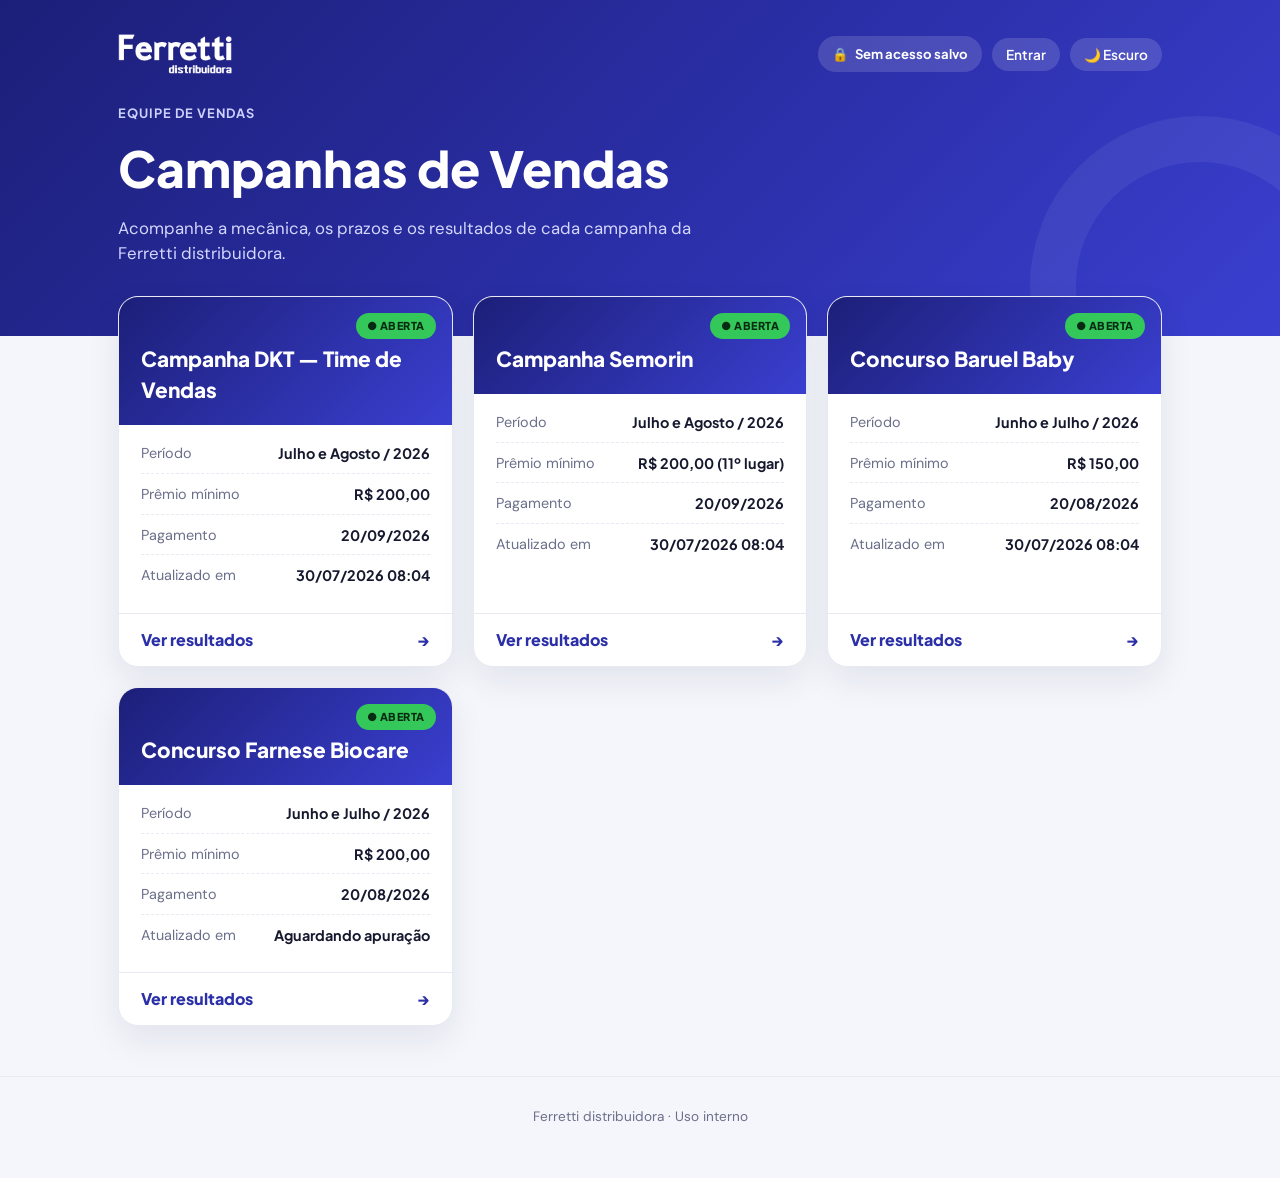
==== index.html @ 0568e9d5 "Atualiza dados das campanhas (automatico 30/07/2026)" ====
<!DOCTYPE html>
<html lang="pt-BR">
<head>
<meta charset="UTF-8" />
<meta name="viewport" content="width=device-width, initial-scale=1.0" />
<title>Campanhas de Vendas — Ferretti distribuidora</title>
<script>(function(){try{if(localStorage.getItem('ferretti-theme')==='dark')document.documentElement.setAttribute('data-theme','dark');}catch(e){}})();</script>
<link href="https://fonts.googleapis.com/css2?family=Plus+Jakarta+Sans:wght@500;600;700;800&family=DM+Sans:wght@400;500;700&display=swap" rel="stylesheet" />
<style>
*,*::before,*::after{box-sizing:border-box;margin:0;padding:0}
:root{--azul:#2B2FA8;--azul-2:#3a3fd0;--azul-dark:#1c1f78;--verde:#34c759;--verde-2:#28a745;--ouro:#f5b942;--bg:#f4f6fb;--card:#fff;--ink:#16182e;--muted:#6b6f8a;--line:#e7eaf3}
body{font-family:'DM Sans',system-ui,sans-serif;background:var(--bg);color:var(--ink);line-height:1.5}
.wrap{max-width:1080px;margin:0 auto;padding:0 18px}
header{background:linear-gradient(135deg,var(--azul-dark),var(--azul) 55%,var(--azul-2));color:#fff;padding:34px 0 70px;position:relative;overflow:hidden}
header::after{content:"";position:absolute;right:-90px;bottom:-120px;width:340px;height:340px;border:46px solid rgba(255,255,255,.06);border-radius:50%}
.brand{height:40px}
.eyebrow{font-family:'Plus Jakarta Sans';font-weight:700;letter-spacing:1px;color:#cdd1ff;font-size:.8rem;text-transform:uppercase;margin-top:30px}
h1{font-family:'Plus Jakarta Sans';font-weight:800;font-size:clamp(2rem,5vw,3.1rem);margin-top:8px}
.sub{color:#d4d7ff;margin-top:10px;max-width:600px;font-size:1.05rem}
.grid{display:grid;grid-template-columns:repeat(auto-fill,minmax(300px,1fr));gap:20px;margin-top:-40px;position:relative;z-index:2;padding-bottom:30px}
.card{background:var(--card);border:1px solid var(--line);border-radius:20px;overflow:hidden;box-shadow:0 14px 34px rgba(20,24,60,.08);text-decoration:none;color:inherit;display:flex;flex-direction:column;transition:transform .15s,box-shadow .15s}
.card:hover{transform:translateY(-4px);box-shadow:0 20px 44px rgba(20,24,60,.14)}
.card .head{padding:46px 22px 20px;background:linear-gradient(135deg,var(--azul-dark),var(--azul-2));color:#fff;position:relative}
.card .nome{font-family:'Plus Jakarta Sans';font-weight:800;font-size:1.3rem}
.status{position:absolute;top:16px;right:16px;font-family:'Plus Jakarta Sans';font-size:.68rem;font-weight:800;letter-spacing:.5px;padding:5px 11px;border-radius:999px}
.status.aberta{background:var(--verde);color:#062b12}
.status.fechada{background:#ffd9d0;color:#9a3412}
.card .body{padding:18px 22px;display:flex;flex-direction:column;gap:10px;flex:1}
.row{display:flex;justify-content:space-between;gap:10px;font-size:.9rem;border-bottom:1px dashed var(--line);padding-bottom:8px}
.row:last-of-type{border-bottom:none}
.row .k{color:var(--muted)}
.row .v{font-family:'Plus Jakarta Sans';font-weight:700;text-align:right}
.cta{margin-top:auto;padding:14px 22px;font-family:'Plus Jakarta Sans';font-weight:800;color:var(--azul);display:flex;align-items:center;justify-content:space-between;border-top:1px solid var(--line)}
.empty{grid-column:1/-1;text-align:center;color:var(--muted);padding:50px}
footer{padding:30px 0 50px;text-align:center;color:var(--muted);font-size:.85rem;border-top:1px solid var(--line);margin-top:20px}
footer a{color:var(--azul)}
.topbar{display:flex;align-items:center;justify-content:space-between;gap:12px;flex-wrap:wrap}
.themebtn{display:inline-flex;align-items:center;gap:6px;font-family:'Plus Jakarta Sans';font-size:.85rem;font-weight:600;color:#fff;background:rgba(255,255,255,.14);border:none;padding:8px 14px;border-radius:999px;cursor:pointer}
.themebtn:hover{background:rgba(255,255,255,.26)}
.topbar-actions{display:flex;align-items:center;gap:10px;flex-wrap:wrap;justify-content:flex-end}
.authpill{display:inline-flex;align-items:center;gap:7px;font-family:'Plus Jakarta Sans';font-size:.82rem;font-weight:700;color:#fff;background:rgba(255,255,255,.14);padding:8px 14px;border-radius:999px;max-width:260px}
.authpill .who{white-space:nowrap;overflow:hidden;text-overflow:ellipsis}
.hubgate{position:fixed;inset:0;z-index:1000;background:rgba(12,14,30,.55);display:flex;align-items:center;justify-content:center;padding:20px}
.hubgatebox{background:var(--card);color:var(--ink);border-radius:20px;padding:30px 26px;max-width:380px;width:100%;box-shadow:0 30px 70px rgba(0,0,0,.4);text-align:center}
.hubgatebox h3{font-family:'Plus Jakarta Sans';font-weight:800;font-size:1.25rem}
.hubgatebox p{color:var(--muted);font-size:.9rem;margin-top:6px}
.hubgatebox input{width:100%;margin-top:16px;padding:13px 16px;border:2px solid var(--line);border-radius:12px;font-size:1rem;font-family:'DM Sans';text-align:center;letter-spacing:1px;background:var(--bg);color:var(--ink)}
.hubgatebox button{width:100%;margin-top:12px;padding:13px;border:none;border-radius:12px;background:var(--azul);color:#fff;font-family:'Plus Jakarta Sans';font-weight:800;font-size:1rem;cursor:pointer}
.hubgatebox button.ghost{background:transparent;color:var(--muted);font-weight:700;margin-top:8px;padding:10px}
.gateerr{color:#e0405a;font-size:.85rem;margin-top:10px;min-height:18px}

/* TEMA ESCURO */
:root[data-theme="dark"]{--bg:#0e1018;--card:#181b27;--ink:#eceef6;--muted:#9aa0bd;--line:#2a2f42}
[data-theme="dark"] .card{box-shadow:0 14px 34px rgba(0,0,0,.45)}
[data-theme="dark"] .card:hover{box-shadow:0 20px 44px rgba(0,0,0,.6)}
[data-theme="dark"] .cta{color:#8b8fff}
[data-theme="dark"] footer a{color:#8b8fff}
</style>
</head>
<body>
<div id="hubGate" class="hubgate" style="display:none">
  <div class="hubgatebox">
    <h3>Acesso às campanhas</h3>
    <p>Digite sua senha para identificar e salvar seu acesso neste navegador. Vale para todas as campanhas.</p>
    <input id="hubGateInput" type="password" autocomplete="off" placeholder="sua senha" />
    <button id="hubGateBtn" type="button">Entrar</button>
    <button id="hubGateClear" type="button" class="ghost">Sair / remover acesso salvo</button>
    <div class="gateerr" id="hubGateErr"></div>
  </div>
</div>
<header>
  <div class="wrap">
    <div class="topbar">
      <img class="brand" src="assets/ferretti-branco.png" alt="Ferretti distribuidora" />
      <div class="topbar-actions">
        <div id="authPill" class="authpill" title="Acesso salvo neste navegador"><span id="authIcon">🔒</span><span class="who" id="authWho">Sem acesso salvo</span></div>
        <button id="authBtn" class="themebtn" type="button">Entrar</button>
        <button id="themeBtn" class="themebtn" type="button"></button>
      </div>
    </div>
    <div class="eyebrow">Equipe de Vendas</div>
    <h1>Campanhas de Vendas</h1>
    <p class="sub">Acompanhe a mecânica, os prazos e os resultados de cada campanha da Ferretti distribuidora.</p>
  </div>
</header>
<div class="wrap">
  <div class="grid" id="grid"></div>
</div>
<footer>
  <div class="wrap">
    Ferretti distribuidora · Uso interno
  </div>
</footer>
<script>
// Adicione novas campanhas no topo desta lista.
const CAMPANHAS = [
  {
    parceiro:"DKT / Prudence",
    nome:"Campanha DKT — Time de Vendas",
    periodoLabel:"Julho e Agosto / 2026",
    inicio:"2026-07-01", termino:"2026-08-31", pagamento:"2026-09-20",
    pagamentoLabel:"20/09/2026",
    premioMinimo:"R$ 200,00",
    resultadoAte:"30/07/2026 08:04",
    link:"campanhas/dkt-julho-agosto-2026.html"
  },
  {
    parceiro:"Semorin",
    nome:"Campanha Semorin",
    periodoLabel:"Julho e Agosto / 2026",
    inicio:"2026-07-01", termino:"2026-08-31", pagamento:"2026-09-20",
    pagamentoLabel:"20/09/2026",
    premioMinimo:"R$ 200,00 (11º lugar)",
    resultadoAte:"30/07/2026 08:04",
    link:"campanhas/semorin-julho-agosto-2026.html"
  },
  {
    parceiro:"Baruel",
    nome:"Concurso Baruel Baby",
    periodoLabel:"Junho e Julho / 2026",
    inicio:"2026-06-01", termino:"2026-07-31", pagamento:"2026-08-20",
    pagamentoLabel:"20/08/2026",
    premioMinimo:"R$ 150,00",
    resultadoAte:"30/07/2026 08:04",
    link:"campanhas/baruel-baby-junho-julho-2026.html"
  },
  {
    parceiro:"Farnese Biocare",
    nome:"Concurso Farnese Biocare",
    periodoLabel:"Junho e Julho / 2026",
    inicio:"2026-06-09", termino:"2026-07-31", pagamento:"2026-08-20",
    pagamentoLabel:"20/08/2026",
    premioMinimo:"R$ 200,00",
    resultadoAte:"Aguardando apuração",
    link:"campanhas/farnese-biocare-junho-julho-2026.html"
  }
];

// "dd/MM/yyyy" -> Date
function parseBR(s){ const p=(s||'').split('/'); return p.length===3 ? new Date(+p[2], +p[1]-1, +p[0]) : null; }

// Aberta (verde) enquanto em vigor; Fechada quando o último resultado é posterior ao término.
function statusOf(c){
  const fim = new Date(c.termino+'T00:00:00');
  const res = parseBR(c.resultadoAte);
  if(res && res >= fim) return {cls:'fechada', txt:'FECHADA'};
  return {cls:'aberta', txt:'● ABERTA'};
}

const grid = document.getElementById('grid');
if(!CAMPANHAS.length){
  grid.innerHTML = '<div class="empty">Nenhuma campanha publicada ainda.</div>';
}else{
  grid.innerHTML = CAMPANHAS.map(c=>{
    const s = statusOf(c);
    return `<a class="card" href="${c.link}">
      <div class="head">
        <span class="status ${s.cls}">${s.txt}</span>
        <div class="nome">${c.nome}</div>
      </div>
      <div class="body">
        <div class="row"><span class="k">Período</span><span class="v">${c.periodoLabel}</span></div>
        <div class="row"><span class="k">Prêmio mínimo</span><span class="v">${c.premioMinimo}</span></div>
        <div class="row"><span class="k">Pagamento</span><span class="v">${c.pagamentoLabel}</span></div>
        <div class="row"><span class="k">Atualizado em</span><span class="v">${c.resultadoAte}</span></div>
      </div>
      <div class="cta"><span>Ver resultados</span><span>→</span></div>
    </a>`;
  }).join('');
}

// ===== Tema claro/escuro =====
function setTheme(t){
  document.documentElement.setAttribute('data-theme', t);
  try{ localStorage.setItem('ferretti-theme', t); }catch(e){}
  const b = document.getElementById('themeBtn');
  if(b) b.textContent = (t==='dark' ? '☀️ Claro' : '🌙 Escuro');
}
document.getElementById('themeBtn').addEventListener('click', function(){
  const atual = document.documentElement.getAttribute('data-theme')==='dark' ? 'dark' : 'light';
  setTheme(atual==='dark' ? 'light' : 'dark');
});
setTheme(document.documentElement.getAttribute('data-theme')==='dark' ? 'dark' : 'light');

// ===== Acesso salvo (mesmo localStorage usado pelas páginas de campanha) =====
const ACESSOS = [
  {h:"15f54d41cbfe598bd87f5109489c4f435db816e9e5ea1d14f335aa742671786b", label:"Gil"},
  {h:"a4f55b36371b2ab32db9278b6d593df4157c2ea7b5b50c32a5eac40b94afe582", label:"Guilherme"},
  {h:"8f21a995f2b3c950e6ebb59612a0edb6b534a4ea41a1c602393a5417e0a25876", label:"Marcio"},
  {h:"6a88e91d86f376c4692a3f0cbb4d98fc910d89375bee43e569b450000e362327", label:"Paulo"},
  {h:"f6cebde0a8a3a1cf6b24725a398e833c4493be02894e91c7fb658b1d5d0e315f", label:"Marcelo"},
  {h:"5e8603b463a25e63cc6789221b8a0fa98d9fcaf55c2a2b13739ee439eb61e808", label:"Regional Nordeste"},
  {h:"d4a54a000a6ecff9b501ad659c1664a1a8866fb1a00a6af532c7512688f0db0e", label:"Regional Sul (Sudeste)"},
  {h:"8ab47043ad92392d258a36eaec504a05147d1b3a8ac55cca94009c0debf06426", label:"Setor Contas Chaves"},
  {h:"01909b4e129d72d9db19134cdedc4f73c5c6315e6b84553707e7ff94370d7bb9", label:"Setor Americana"},
  {h:"c6d8f738079870511501f4aa74c7b2f6bc3bbe262a035cf8956242692c0ef9b5", label:"Setor Atibaia"},
  {h:"5a7e7651a1bce6ec1f356f8874f063fc81b8c1fbf6e57fda545131172095fbd4", label:"Setor Atibaia"},
  {h:"ea5acf9a963a80b8ba33710b18e2cdbf2db4b2858987b82685363758ca48d6b8", label:"Setor Campinas Norte"},
  {h:"4c088950123b752060624127c337560aaebfe6be6fc11f01f67fae2acda9de40", label:"Setor Caraguatatuba"},
  {h:"53b55f1377f1fa45810768196a01c492ac8bf6b2fd0b05706b1c8a1d6e01e6ba", label:"Setor Circuito"},
  {h:"d98135ca1d750b3f6c8e054bf7c8715a3ca3c3322ebaef1ea144a43816b2152c", label:"Setor Franca"},
  {h:"d06a367d0e7166b6d56ba87061f08d6521f7ad5877c8526c01edde2d704e87af", label:"Setor Indaiatuba"},
  {h:"aa6a30d680926db949ed121bcf74d53eb68030ae1028fb6021ce18cf27fcc69c", label:"Setor Itapetininga"},
  {h:"861198c33307530a47dc5d9ba0ee6eb2d9dd78e84af5f609d452ac6a6e7a2345", label:"Setor Jundiaí"},
  {h:"a1cf8577996d9ff33591000ccf6eadde5e84db9d51dea8f8b1edbd773c60d98f", label:"Setor Ribeirão Preto"},
  {h:"b7f6fe70090f351bf045415bf09024106046f6a537b454d1c39cfefdeb95a323", label:"Setor Rio Claro"},
  {h:"570e2beb91e359ecde788f49d8f9f8e48f144ceb9f6cc4044d682d952290a4f4", label:"Setor S.J. Boa Vista"},
  {h:"69158fc95d6df989e0fa7edb6f3c64a05cc3ac438e7b9dea1e0382bbba7e3119", label:"Setor S.J. dos Campos"},
  {h:"04635bde2d0aa9e1b0a5c84ed736678c1c9101bfd9f9d941db352c2e9e241b5f", label:"Setor São Carlos"},
  {h:"0efff8a041272fc596754a93c5c1dc39069bb78b0ed855918deeb8b1afaef64a", label:"Setor Piracicaba"},
  {h:"496f31caf7df726ab7ad9d7c84f2abb371f04cef936ea5a2d042289562ee2284", label:"Setor Sorocaba"}
];
async function _sha256(str){ const buf = await crypto.subtle.digest('SHA-256', new TextEncoder().encode(str)); return [...new Uint8Array(buf)].map(b=>b.toString(16).padStart(2,'0')).join(''); }
function _currentAcc(){ let h=''; try{ h=localStorage.getItem('ferretti-campanha-acc')||''; }catch(e){} return h ? ACESSOS.find(a=>a.h===h) : null; }
function resolveAuth(){
  const acc=_currentAcc();
  const who=document.getElementById('authWho'), icon=document.getElementById('authIcon'), btn=document.getElementById('authBtn');
  if(acc){ icon.textContent='🔓'; who.textContent=acc.label; btn.textContent='Trocar senha'; }
  else { icon.textContent='🔒'; who.textContent='Sem acesso salvo'; btn.textContent='Entrar'; }
}
const _hubGate=document.getElementById('hubGate');
function openHubGate(){ document.getElementById('hubGateErr').textContent=''; document.getElementById('hubGateInput').value=''; _hubGate.style.display='flex'; setTimeout(()=>document.getElementById('hubGateInput').focus(),30); }
function closeHubGate(){ _hubGate.style.display='none'; }
async function _hubTry(){
  const err=document.getElementById('hubGateErr');
  const pwd=(document.getElementById('hubGateInput').value||'').trim().toLowerCase();
  if(!pwd){ err.textContent='Digite a senha.'; return; }
  const h=await _sha256(pwd);
  const acc=ACESSOS.find(a=>a.h===h);
  if(!acc){ err.textContent='Senha inválida.'; return; }
  try{ localStorage.setItem('ferretti-campanha-acc', h); }catch(e){}
  resolveAuth(); closeHubGate();
}
document.getElementById('authBtn').addEventListener('click', openHubGate);
document.getElementById('hubGateBtn').addEventListener('click', _hubTry);
document.getElementById('hubGateInput').addEventListener('keydown', e=>{ if(e.key==='Enter') _hubTry(); });
document.getElementById('hubGateClear').addEventListener('click', ()=>{ try{ localStorage.removeItem('ferretti-campanha-acc'); }catch(e){} resolveAuth(); closeHubGate(); });
_hubGate.addEventListener('click', e=>{ if(e.target===_hubGate) closeHubGate(); });
resolveAuth();
</script>
</body>
</html>
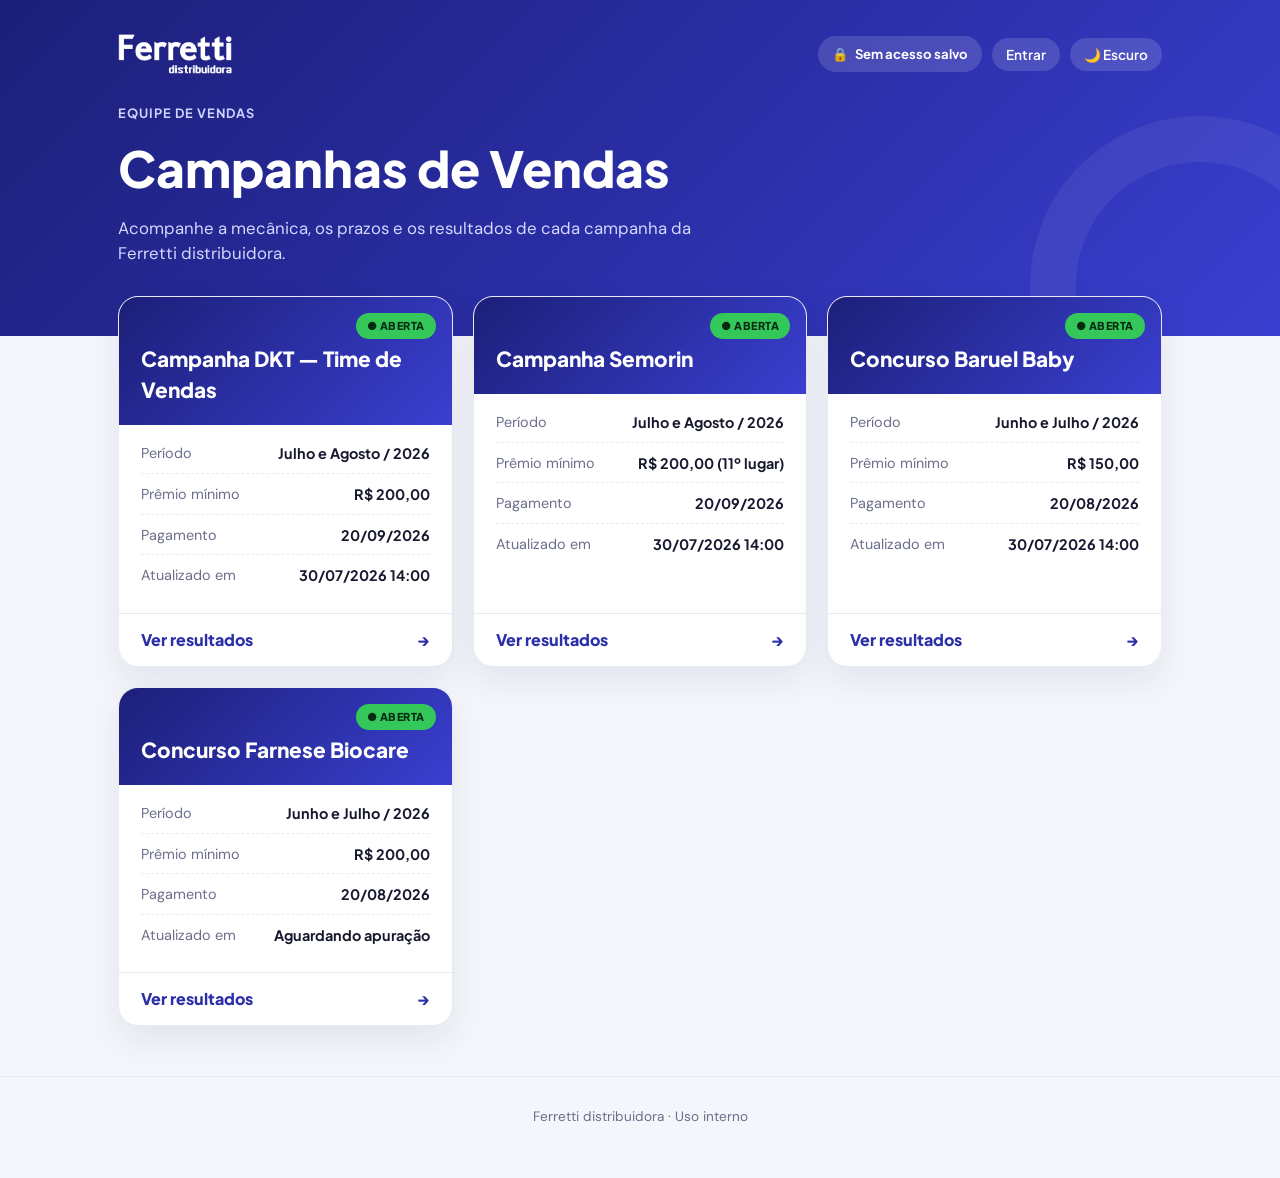
==== commit 894c121a: "Atualiza dados das campanhas (automatico 30/07/2026)" ====
--- a/index.html
+++ b/index.html
@@ -101,7 +101,7 @@
     inicio:"2026-07-01", termino:"2026-08-31", pagamento:"2026-09-20",
     pagamentoLabel:"20/09/2026",
     premioMinimo:"R$ 200,00",
-    resultadoAte:"30/07/2026 08:04",
+    resultadoAte:"30/07/2026 14:00",
     link:"campanhas/dkt-julho-agosto-2026.html"
   },
   {
@@ -111,7 +111,7 @@
     inicio:"2026-07-01", termino:"2026-08-31", pagamento:"2026-09-20",
     pagamentoLabel:"20/09/2026",
     premioMinimo:"R$ 200,00 (11º lugar)",
-    resultadoAte:"30/07/2026 08:04",
+    resultadoAte:"30/07/2026 14:00",
     link:"campanhas/semorin-julho-agosto-2026.html"
   },
   {
@@ -121,7 +121,7 @@
     inicio:"2026-06-01", termino:"2026-07-31", pagamento:"2026-08-20",
     pagamentoLabel:"20/08/2026",
     premioMinimo:"R$ 150,00",
-    resultadoAte:"30/07/2026 08:04",
+    resultadoAte:"30/07/2026 14:00",
     link:"campanhas/baruel-baby-junho-julho-2026.html"
   },
   {
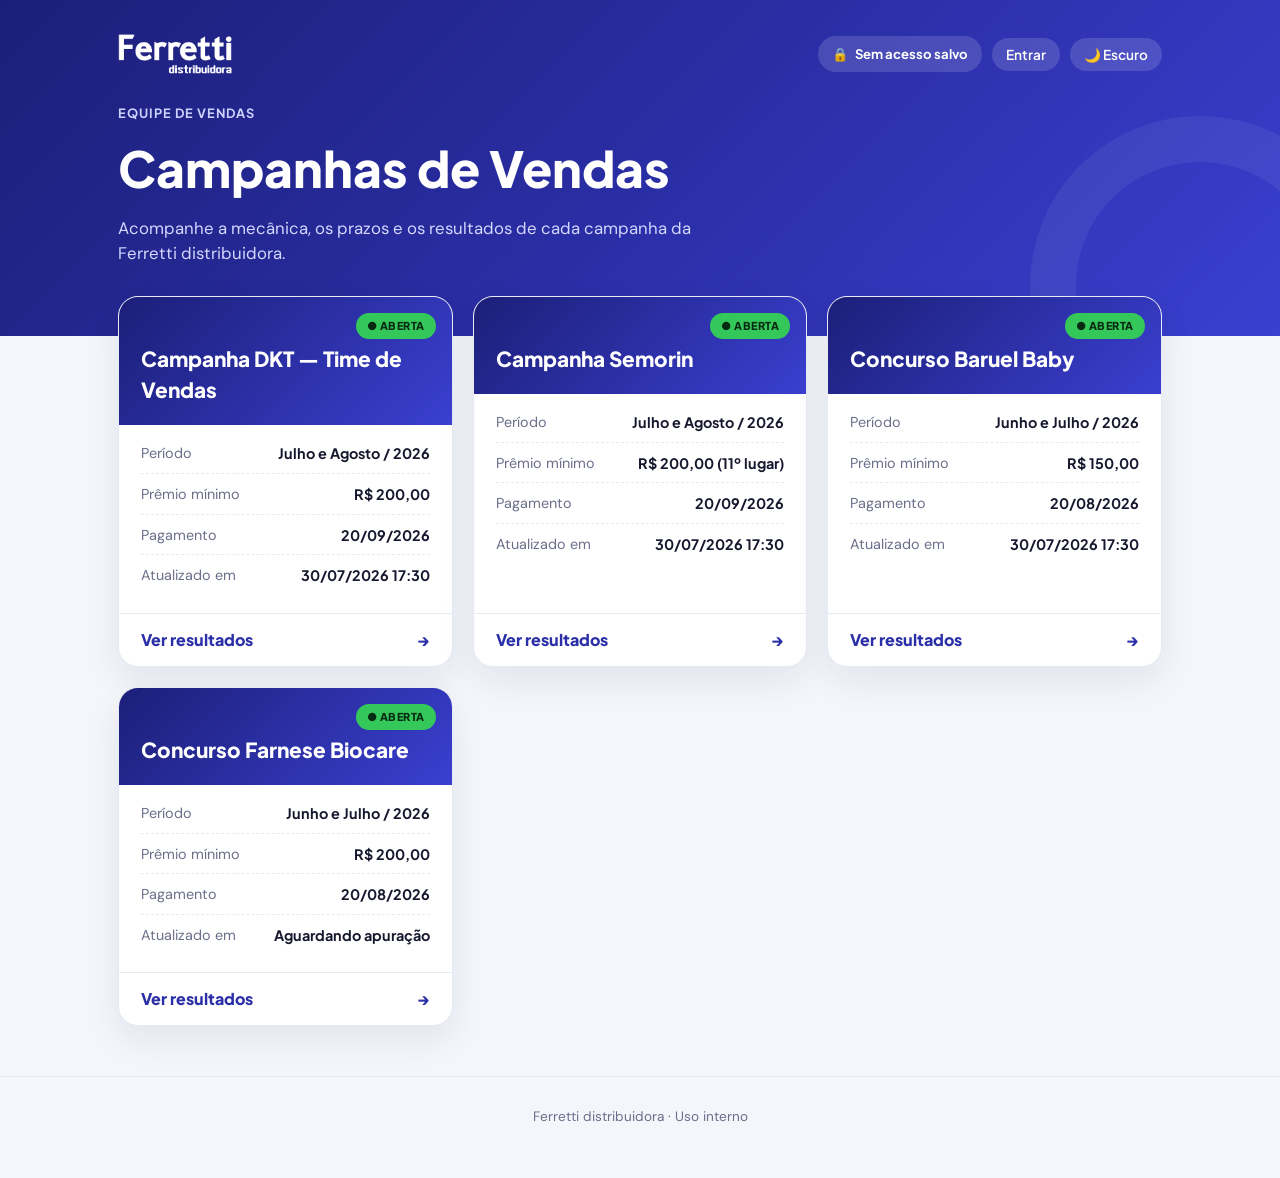
==== commit 377bd70b: "Atualiza dados das campanhas (automatico 30/07/2026)" ====
--- a/index.html
+++ b/index.html
@@ -101,7 +101,7 @@
     inicio:"2026-07-01", termino:"2026-08-31", pagamento:"2026-09-20",
     pagamentoLabel:"20/09/2026",
     premioMinimo:"R$ 200,00",
-    resultadoAte:"30/07/2026 14:00",
+    resultadoAte:"30/07/2026 17:30",
     link:"campanhas/dkt-julho-agosto-2026.html"
   },
   {
@@ -111,7 +111,7 @@
     inicio:"2026-07-01", termino:"2026-08-31", pagamento:"2026-09-20",
     pagamentoLabel:"20/09/2026",
     premioMinimo:"R$ 200,00 (11º lugar)",
-    resultadoAte:"30/07/2026 14:00",
+    resultadoAte:"30/07/2026 17:30",
     link:"campanhas/semorin-julho-agosto-2026.html"
   },
   {
@@ -121,7 +121,7 @@
     inicio:"2026-06-01", termino:"2026-07-31", pagamento:"2026-08-20",
     pagamentoLabel:"20/08/2026",
     premioMinimo:"R$ 150,00",
-    resultadoAte:"30/07/2026 14:00",
+    resultadoAte:"30/07/2026 17:30",
     link:"campanhas/baruel-baby-junho-julho-2026.html"
   },
   {
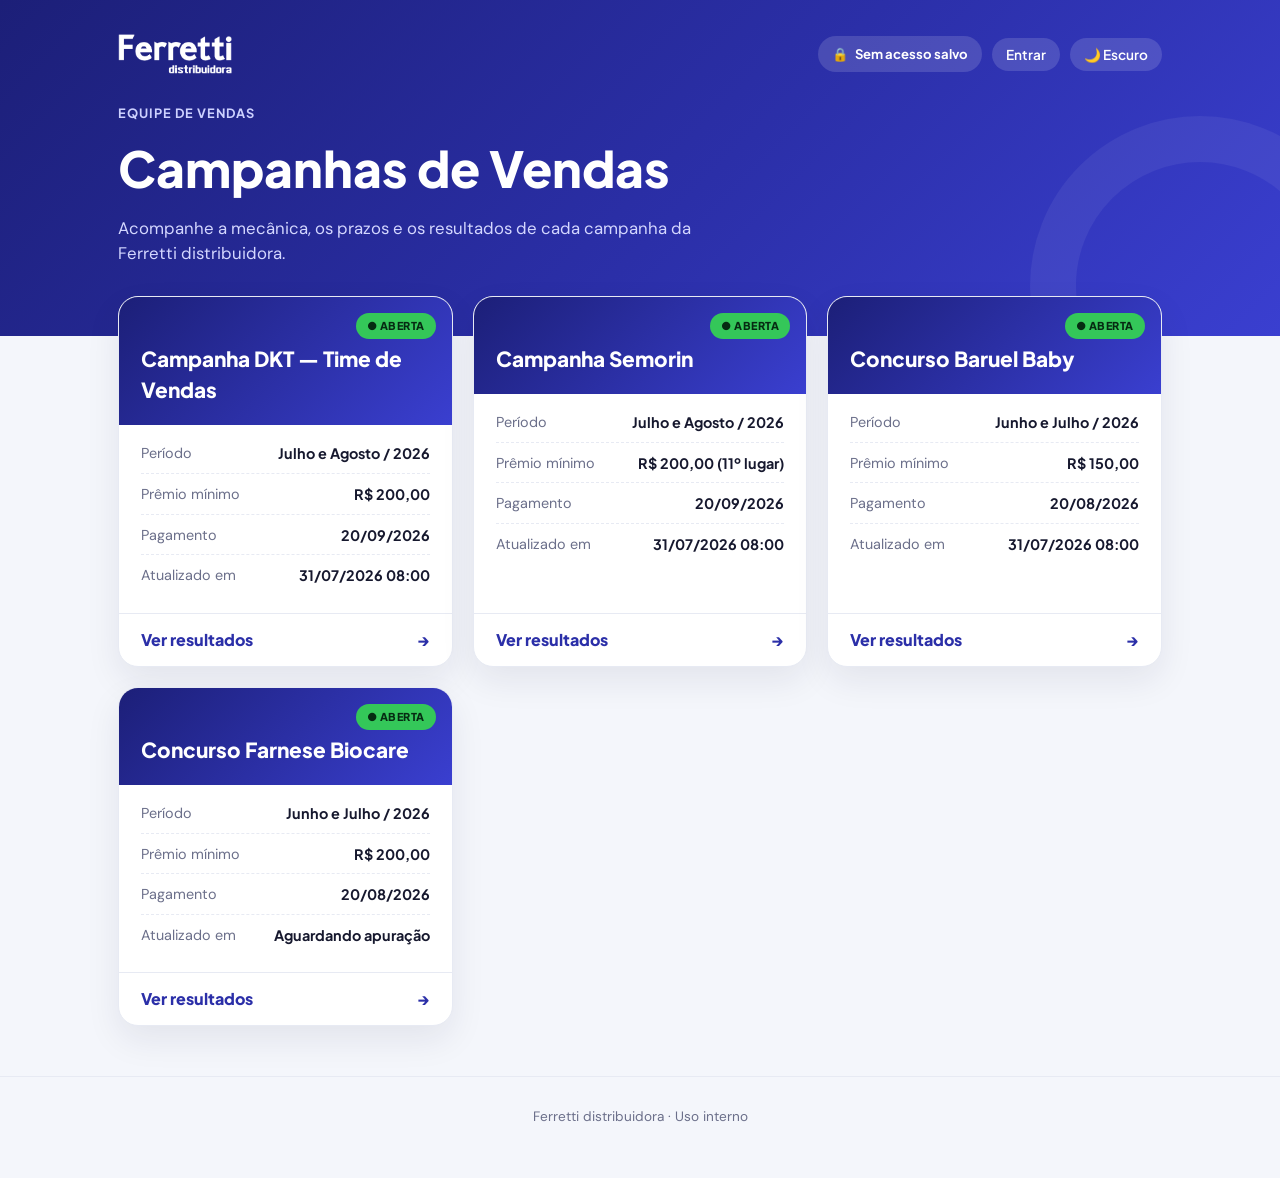
==== commit aaff8840: "Atualiza dados das campanhas (automatico 31/07/2026)" ====
--- a/index.html
+++ b/index.html
@@ -101,7 +101,7 @@
     inicio:"2026-07-01", termino:"2026-08-31", pagamento:"2026-09-20",
     pagamentoLabel:"20/09/2026",
     premioMinimo:"R$ 200,00",
-    resultadoAte:"30/07/2026 17:30",
+    resultadoAte:"31/07/2026 08:00",
     link:"campanhas/dkt-julho-agosto-2026.html"
   },
   {
@@ -111,7 +111,7 @@
     inicio:"2026-07-01", termino:"2026-08-31", pagamento:"2026-09-20",
     pagamentoLabel:"20/09/2026",
     premioMinimo:"R$ 200,00 (11º lugar)",
-    resultadoAte:"30/07/2026 17:30",
+    resultadoAte:"31/07/2026 08:00",
     link:"campanhas/semorin-julho-agosto-2026.html"
   },
   {
@@ -121,7 +121,7 @@
     inicio:"2026-06-01", termino:"2026-07-31", pagamento:"2026-08-20",
     pagamentoLabel:"20/08/2026",
     premioMinimo:"R$ 150,00",
-    resultadoAte:"30/07/2026 17:30",
+    resultadoAte:"31/07/2026 08:00",
     link:"campanhas/baruel-baby-junho-julho-2026.html"
   },
   {
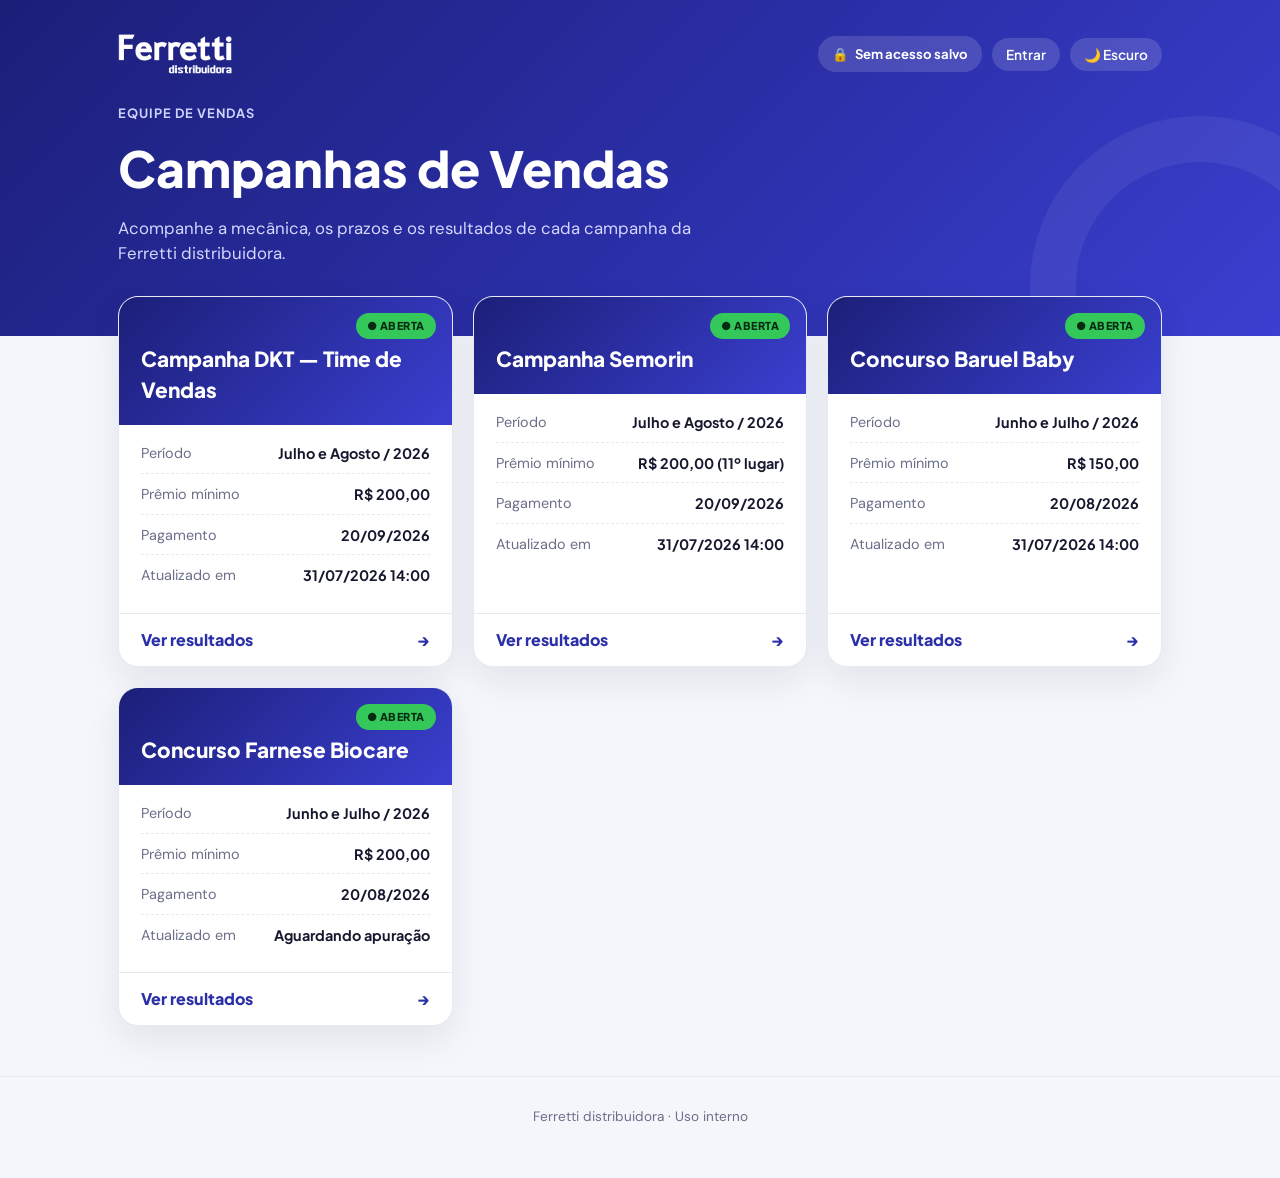
==== commit 15e028c1: "Atualiza dados das campanhas (automatico 31/07/2026)" ====
--- a/index.html
+++ b/index.html
@@ -101,7 +101,7 @@
     inicio:"2026-07-01", termino:"2026-08-31", pagamento:"2026-09-20",
     pagamentoLabel:"20/09/2026",
     premioMinimo:"R$ 200,00",
-    resultadoAte:"31/07/2026 08:00",
+    resultadoAte:"31/07/2026 14:00",
     link:"campanhas/dkt-julho-agosto-2026.html"
   },
   {
@@ -111,7 +111,7 @@
     inicio:"2026-07-01", termino:"2026-08-31", pagamento:"2026-09-20",
     pagamentoLabel:"20/09/2026",
     premioMinimo:"R$ 200,00 (11º lugar)",
-    resultadoAte:"31/07/2026 08:00",
+    resultadoAte:"31/07/2026 14:00",
     link:"campanhas/semorin-julho-agosto-2026.html"
   },
   {
@@ -121,7 +121,7 @@
     inicio:"2026-06-01", termino:"2026-07-31", pagamento:"2026-08-20",
     pagamentoLabel:"20/08/2026",
     premioMinimo:"R$ 150,00",
-    resultadoAte:"31/07/2026 08:00",
+    resultadoAte:"31/07/2026 14:00",
     link:"campanhas/baruel-baby-junho-julho-2026.html"
   },
   {
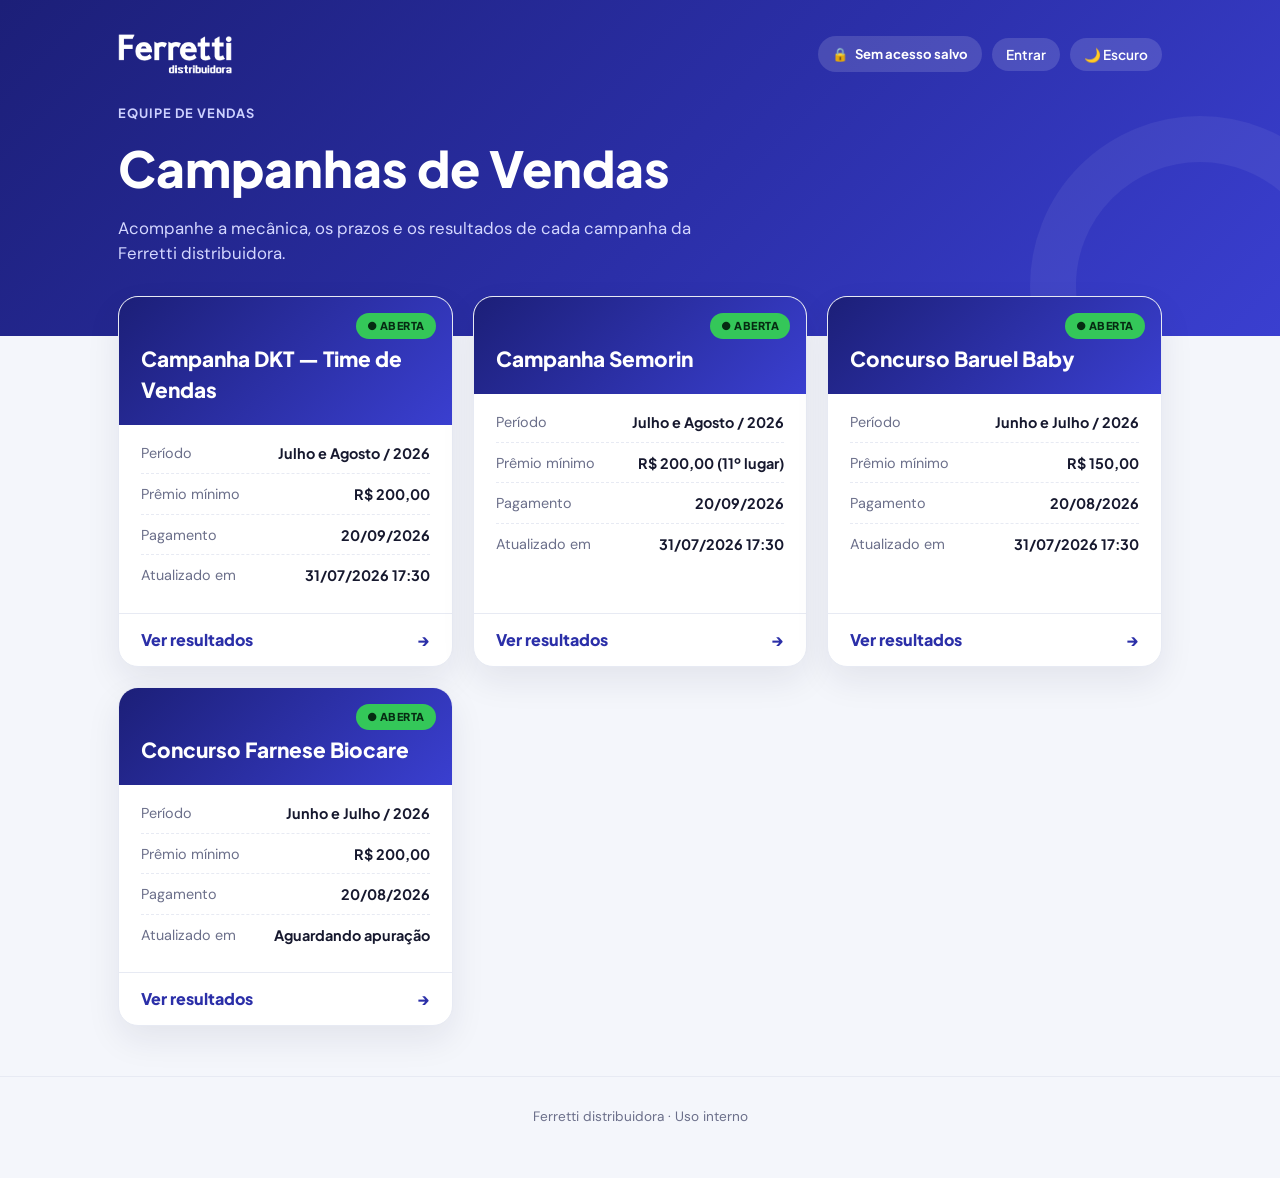
==== commit 1cba4f11: "Atualiza dados das campanhas (automatico 31/07/2026)" ====
--- a/index.html
+++ b/index.html
@@ -101,7 +101,7 @@
     inicio:"2026-07-01", termino:"2026-08-31", pagamento:"2026-09-20",
     pagamentoLabel:"20/09/2026",
     premioMinimo:"R$ 200,00",
-    resultadoAte:"31/07/2026 14:00",
+    resultadoAte:"31/07/2026 17:30",
     link:"campanhas/dkt-julho-agosto-2026.html"
   },
   {
@@ -111,7 +111,7 @@
     inicio:"2026-07-01", termino:"2026-08-31", pagamento:"2026-09-20",
     pagamentoLabel:"20/09/2026",
     premioMinimo:"R$ 200,00 (11º lugar)",
-    resultadoAte:"31/07/2026 14:00",
+    resultadoAte:"31/07/2026 17:30",
     link:"campanhas/semorin-julho-agosto-2026.html"
   },
   {
@@ -121,7 +121,7 @@
     inicio:"2026-06-01", termino:"2026-07-31", pagamento:"2026-08-20",
     pagamentoLabel:"20/08/2026",
     premioMinimo:"R$ 150,00",
-    resultadoAte:"31/07/2026 14:00",
+    resultadoAte:"31/07/2026 17:30",
     link:"campanhas/baruel-baby-junho-julho-2026.html"
   },
   {
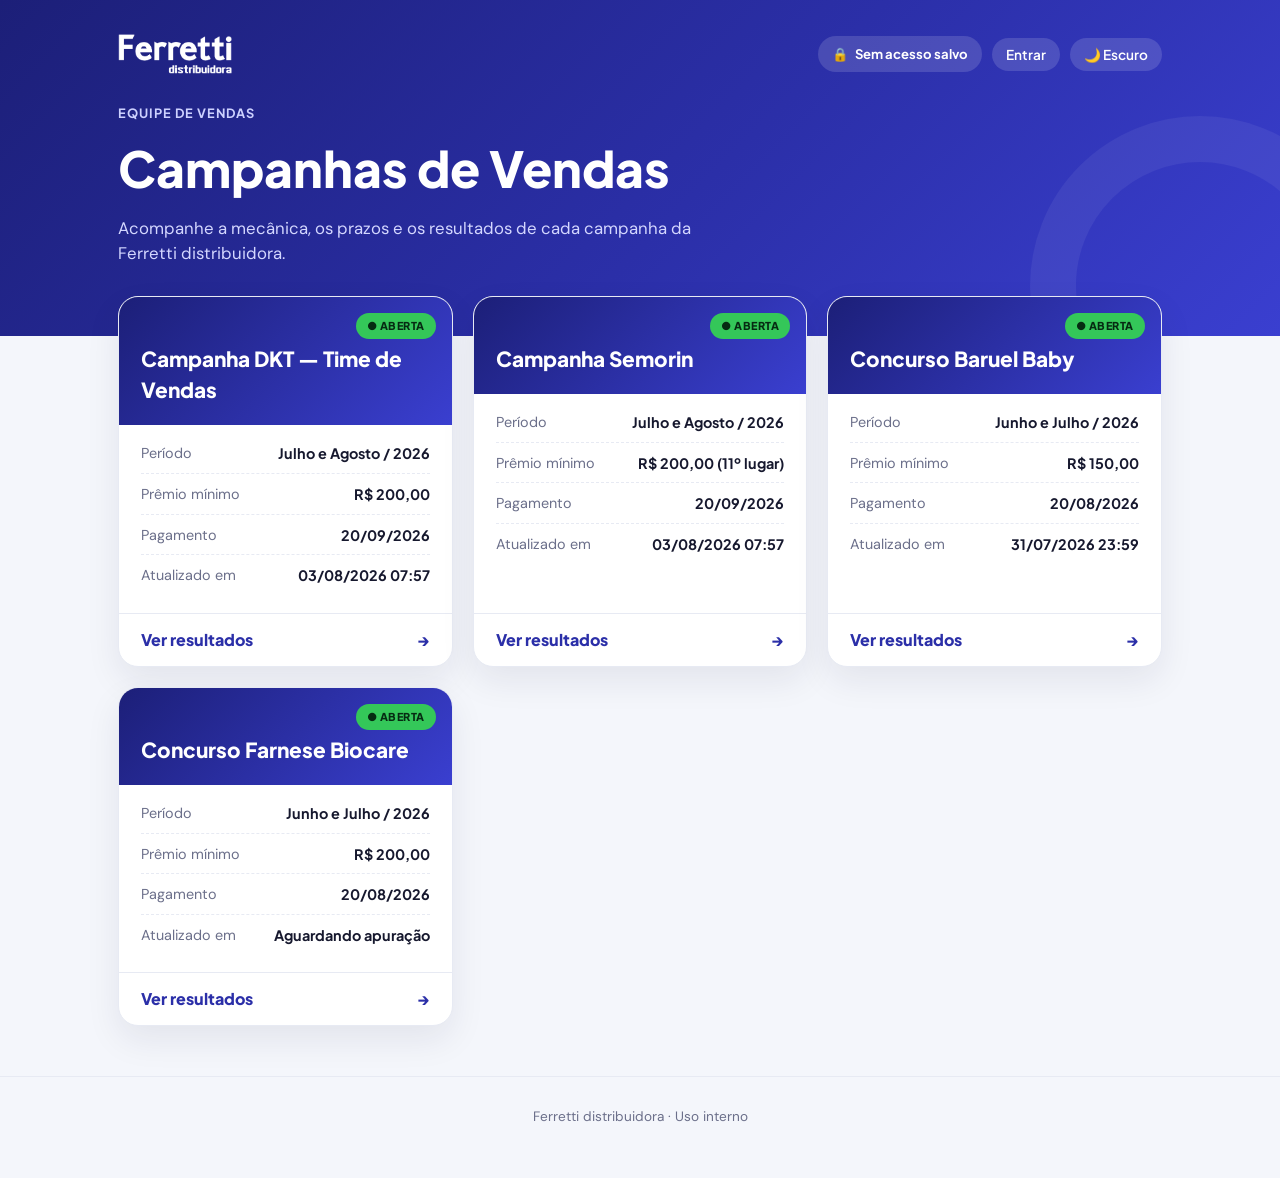
==== commit 05209b92: "Atualiza dados das campanhas (automatico 03/08/2026)" ====
--- a/index.html
+++ b/index.html
@@ -101,7 +101,7 @@
     inicio:"2026-07-01", termino:"2026-08-31", pagamento:"2026-09-20",
     pagamentoLabel:"20/09/2026",
     premioMinimo:"R$ 200,00",
-    resultadoAte:"31/07/2026 17:30",
+    resultadoAte:"03/08/2026 07:57",
     link:"campanhas/dkt-julho-agosto-2026.html"
   },
   {
@@ -111,7 +111,7 @@
     inicio:"2026-07-01", termino:"2026-08-31", pagamento:"2026-09-20",
     pagamentoLabel:"20/09/2026",
     premioMinimo:"R$ 200,00 (11º lugar)",
-    resultadoAte:"31/07/2026 17:30",
+    resultadoAte:"03/08/2026 07:57",
     link:"campanhas/semorin-julho-agosto-2026.html"
   },
   {
@@ -121,7 +121,7 @@
     inicio:"2026-06-01", termino:"2026-07-31", pagamento:"2026-08-20",
     pagamentoLabel:"20/08/2026",
     premioMinimo:"R$ 150,00",
-    resultadoAte:"31/07/2026 17:30",
+    resultadoAte:"31/07/2026 23:59",
     link:"campanhas/baruel-baby-junho-julho-2026.html"
   },
   {
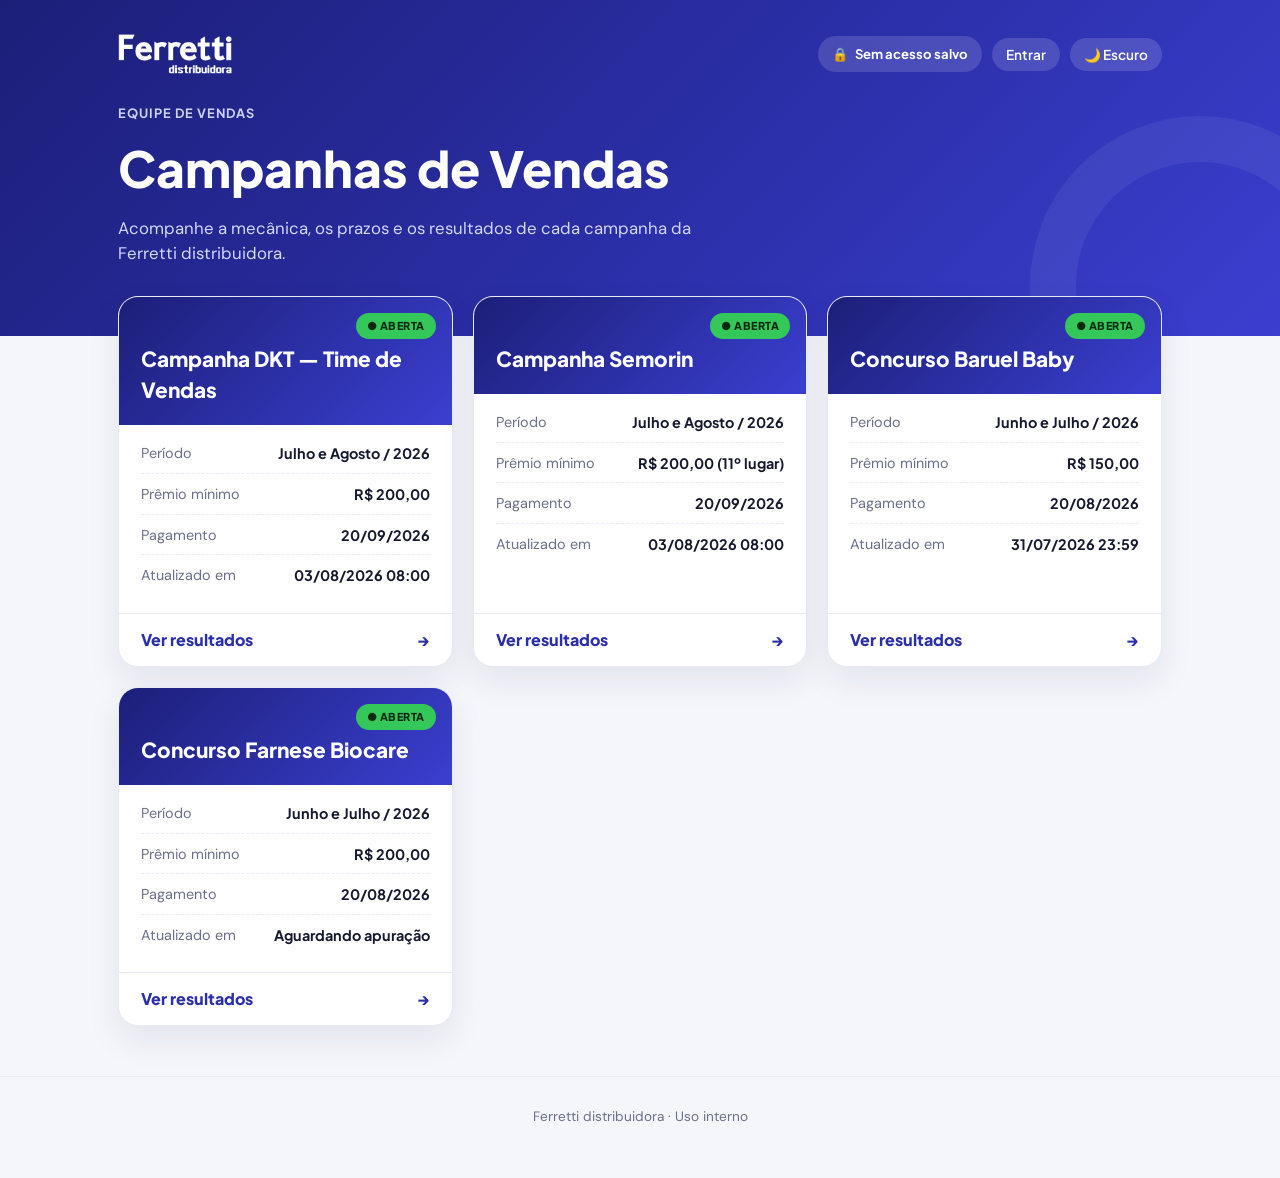
==== commit 378c210c: "Atualiza dados das campanhas (automatico 03/08/2026)" ====
--- a/index.html
+++ b/index.html
@@ -101,7 +101,7 @@
     inicio:"2026-07-01", termino:"2026-08-31", pagamento:"2026-09-20",
     pagamentoLabel:"20/09/2026",
     premioMinimo:"R$ 200,00",
-    resultadoAte:"03/08/2026 07:57",
+    resultadoAte:"03/08/2026 08:00",
     link:"campanhas/dkt-julho-agosto-2026.html"
   },
   {
@@ -111,7 +111,7 @@
     inicio:"2026-07-01", termino:"2026-08-31", pagamento:"2026-09-20",
     pagamentoLabel:"20/09/2026",
     premioMinimo:"R$ 200,00 (11º lugar)",
-    resultadoAte:"03/08/2026 07:57",
+    resultadoAte:"03/08/2026 08:00",
     link:"campanhas/semorin-julho-agosto-2026.html"
   },
   {
